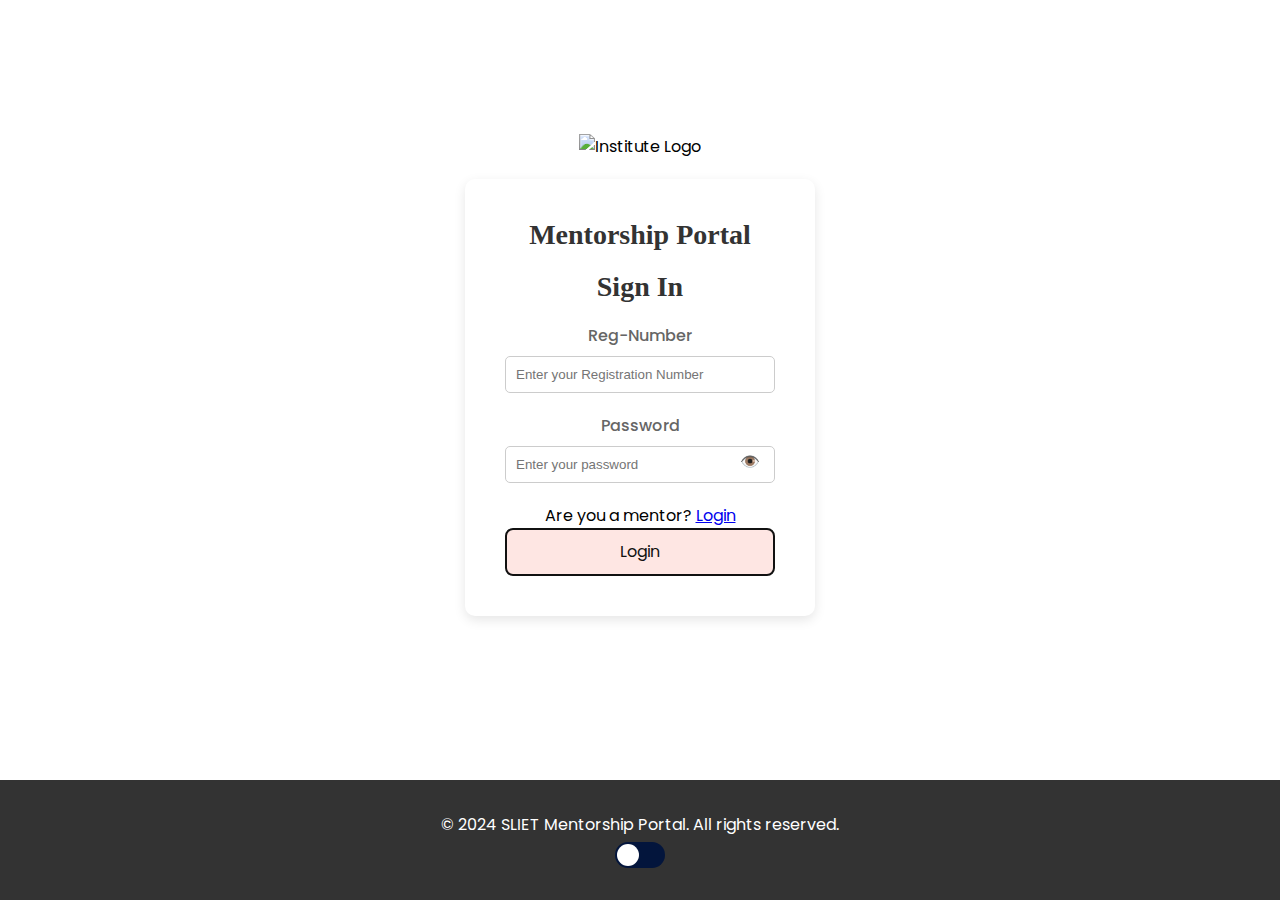
==== index.html @ 92ce3cdc "Add files via upload" ====
<!DOCTYPE html>
<html lang="en">
<head>
    <meta charset="UTF-8">
    <meta name="viewport" content="width=device-width, initial-scale=1.0">
    <title>SLIET Login</title>
    <link rel="stylesheet" href="style.css">
    <link href="https://fonts.googleapis.com/css2?family=Poppins:wght@300;500;700&family=Raleway:wght@700&family=Pacifico&display=swap" rel="stylesheet">
</head>
<body>
    <div class="container">
        <div class="logo-section">
            <img src="institute-logo.png" alt="Institute Logo" class="logo">
        </div>
        <div class="login-box">
            <h2 class="header">Mentorship Portal</h2>
            <h2 class="header">Sign In</h2>
            <form>
                <div class="input-group">
                    <label for="registration-number">Reg-Number</label>
                    <input type="text" id="registration-number" placeholder="Enter your Registration Number" required>
                </div>
                <div class="input-group password-group">
                    <label for="password">Password</label>
                    <input type="password" id="password" placeholder="Enter your password" required>
                    <span class="toggle-password" title="Show/Hide Password">👁️</span>
                </div>
                <div class="switch-link">
                    <p>Are you a mentor? <a href="mentor-login.html">Login</a></p>
                </div>
                <button class="button-56" role="button">Login</button>
            </form>
        </div>
    </div>
    <script src="script.js"></script>
    <footer>
        <p>&copy; 2024 SLIET Mentorship Portal. All rights reserved.</p>
        <div></div>
        <input type="checkbox" class="checkbox" id="checkbox">
        <label for="checkbox" class="checkbox-label">
            <i class="fa fa-moon-o"></i>
            <i class="fa fa-sun-o"></i>
            <span class="ball"></span>
        </label>
        <script>
            const checkbox = document.getElementById("checkbox");
            checkbox.addEventListener("change", () => {
                document.body.classList.toggle("dark");
            });
        </script>
    </footer>
    <script src="script.js"></script>
</body>
</html>
---- style.css ----
* {
    margin: 0;
    padding: 0;
    box-sizing: border-box; /* Reset */
}

body {
    font-family: 'Poppins', sans-serif;
    background-image: url(); /* Background */
    display: flex;
    justify-content: center;
    align-items: center;
    height: 100vh;
    flex-direction: column; /* Column */
}

.container {
    display: flex;
    flex-direction: column;
    justify-content: center; /* Center */
    align-items: center;
    height: 100vh;
    padding-bottom: 150px; 
}

.logo-section {
    text-align: center; /* Center */
    margin-bottom: 20px;
}

.logo-section img {
    width: 700px; /* Logo Width */
    height: 100px; /* Logo Height */
}

.login-box {
    background-image: url(https://img.freepik.com/free-photo/elevated-view-white-flower-petals-pink-background_23-2147893910.jpg?w=1060&t=st=1729248423~exp=1729249023~hmac=1f99bdaf67f9246ac5eb6768882442fe951a87263f699bb0b93e9b9746a24297);
    background-size: cover;
    background-position: center;
    background-blend-mode: overlay;
    padding: 40px;
    border-radius: 10px; /* Rounded */
    box-shadow: 0px 4px 12px rgba(0, 0, 0, 0.1); /* Shadow */
    width: 350px; /* Width */
    text-align: center; /* Center */
    position: relative;
    z-index: 1;
}

.header {
    margin-bottom: 20px;
    color: #333; /* Color */
    font-size: 28px; /* Font Size */
    font-family: 'Georgia'; /*Font */
}

.input-group {
    margin-bottom: 20px; /* Spacing */
    position: relative; /* Relative */
}

.input-group label {
    display: block; /* Block */
    margin-bottom: 8px; 
    color: #666; /* Color */
    font-weight: 500; /* Weight */
}

.input-group input {
    width: 100%; /* Full Width */
    padding: 10px; /* Padding */
    border-radius: 5px; /* Rounded */
    border: 1px solid #ccc; /* Border */
}

.password-group {
    position: relative; /* Relative */
}

.password-group .toggle-password {
    cursor: pointer; /* Pointer */
    position: absolute; 
    right: 15px; 
    top: 36px; /* Position */
    transition: color 0.2s ease; /* Transition */
}

.password-group .toggle-password:hover {
    color: #ff6347; /* Hover Color */
}

.button-56 {
    align-items: center; /* Align */
    background-color: #fee6e3; /* Background */
    border: 2px solid #111; /* Border */
    border-radius: 8px; /* Rounded */
    color: #111; /* Color */
    cursor: pointer; /* Pointer */
    display: flex; /* Flex */
    font-family: 'Poppins', sans-serif;
    font-size: 16px; /* Font Size */
    height: 48px; /* Height */
    justify-content: center; /* Center */
    line-height: 24px; /* Line Height */
    padding: 0 25px; /* Padding */
    position: relative; /* Relative */
    text-align: center; /* Center */
    text-decoration: none; /* No Decoration */
    width: 100%; /* Full Width */
    overflow: hidden; /* Overflow */
    transition: transform 0.2s ease, box-shadow 0.2s ease; /* Transition */
}

.button-56:hover {
    transform: scale(1.05); /* Scale */
    box-shadow: 0 10px 15px rgba(0, 0, 0, 0.2); /* Shadow */
}

/* Footer Styles */
footer {
    width: 100%;
    text-align: center;
    background: #333;
    color: #fff;
    padding: 2em 0;
    position: fixed;
    bottom: 0;
    left: 0;
}

footer p {
    margin: 0;
}

.checkbox {
    opacity: 0;
    position: absolute;
}

.checkbox-label {
    background-color: #03153c;
    width: 50px;
    height: 26px;
    border-radius: 50px;
    position: relative;
    padding: 5px;
    cursor: pointer;
    display: inline-flex;
    justify-content: space-between;
    align-items: center;
}

.fa-moon {
    color: #f1c40f;
}

.fa-sun {
    color: #f39c12;
}

.checkbox-label .ball {
    background-color: #fff;
    width: 22px;
    height: 22px;
    position: absolute;
    left: 2px;
    top: 2px;
    border-radius: 50%;
    transition: transform 0.2s linear;
}

.checkbox:checked+.checkbox-label .ball {
    transform: translateX(24px);
}

/* Dark mode styles */
.dark {
    background-image:url(https://img.freepik.com/free-vector/blue-green-patterned-background-vector_53876-77850.jpg?w=740&t=st=1729254686~exp=1729255286~hmac=20bebc13a844b594ac6abd9653d5bc1bbef032defbf9b1bfac3c0fd30b8e50fa) ;
    background-size: cover;
    background-position: center;
    background-blend-mode: overlay;
    color: #fff;
}
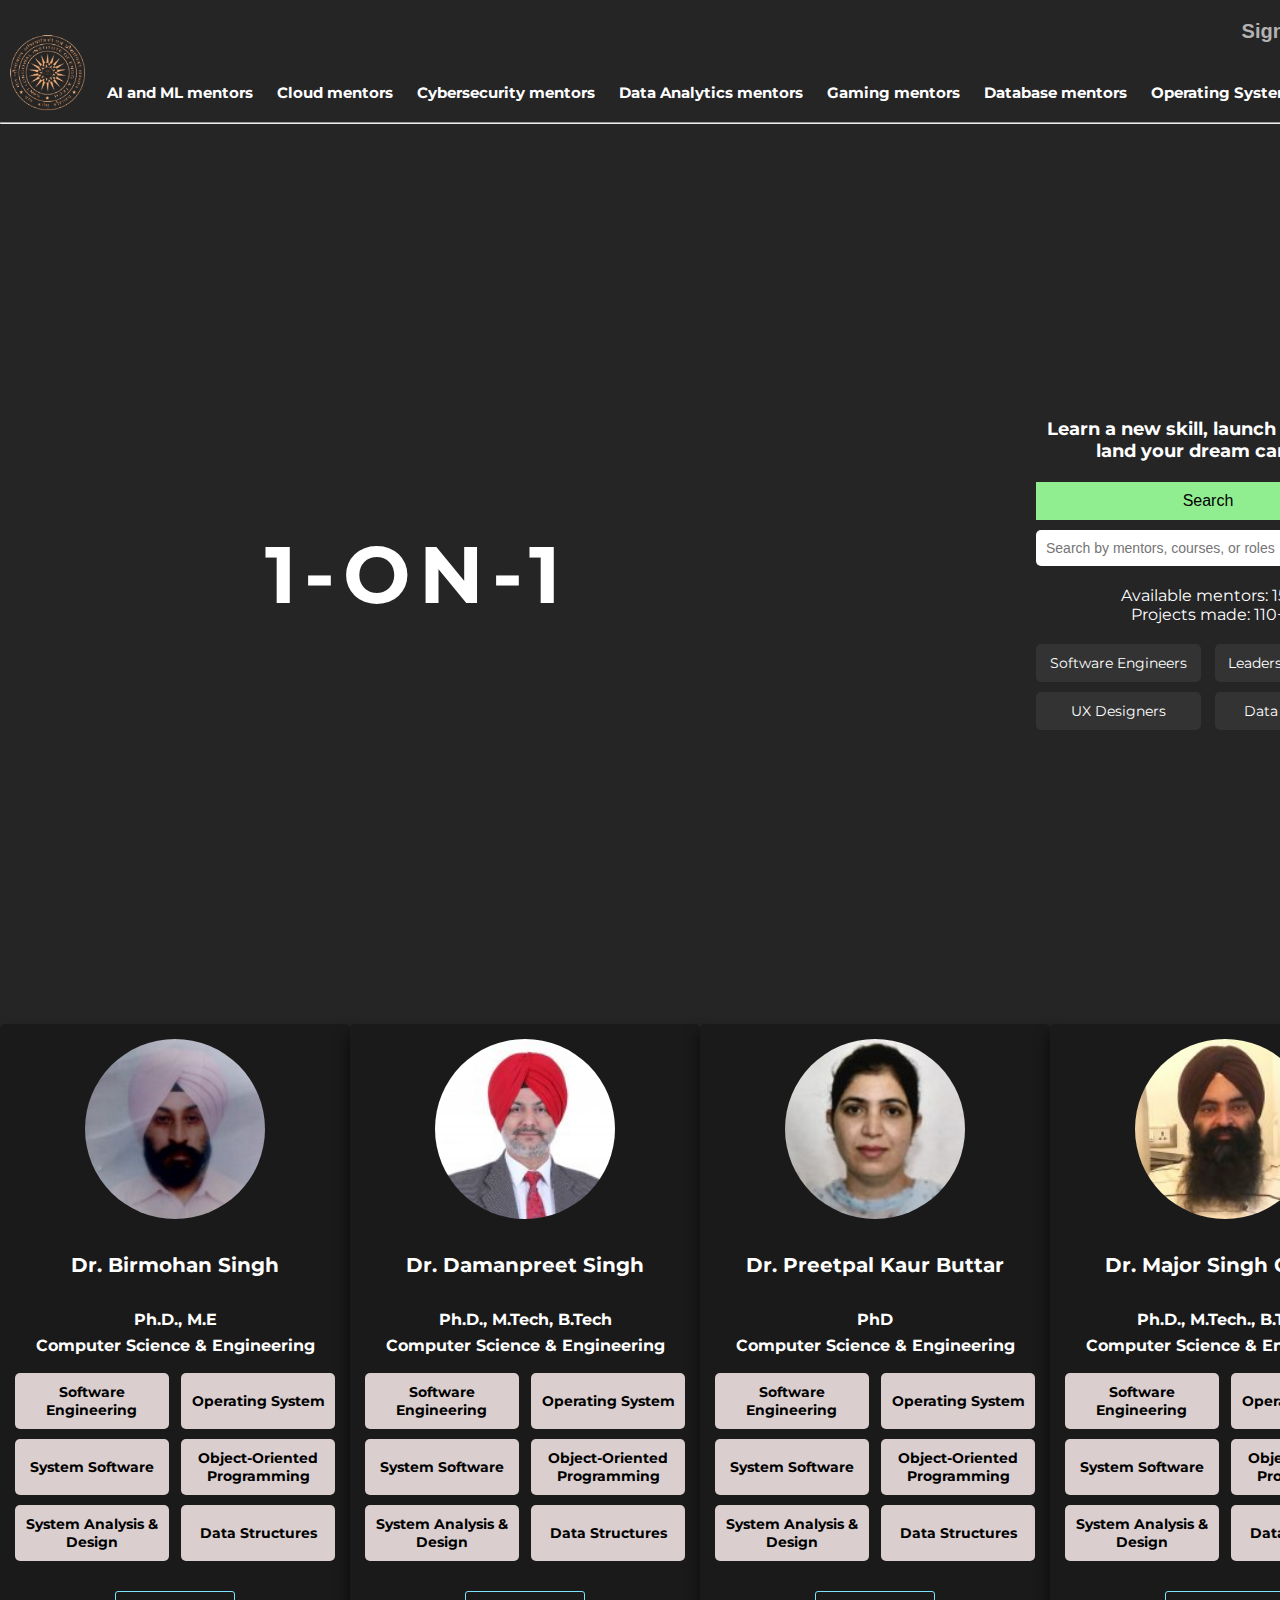
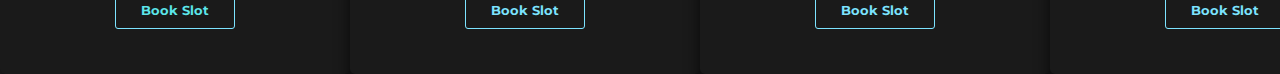
==== commit 37c6f3e4: "commit" ====
--- a/index.html
+++ b/index.html
@@ -1,54 +1,178 @@
 <!DOCTYPE html>
 <html lang="en">
+
 <head>
     <meta charset="UTF-8">
     <meta name="viewport" content="width=device-width, initial-scale=1.0">
-    <title>SLIET Login</title>
+    <title>Profile Card</title>
     <link rel="stylesheet" href="style.css">
-    <link href="https://fonts.googleapis.com/css2?family=Poppins:wght@300;500;700&family=Raleway:wght@700&family=Pacifico&display=swap" rel="stylesheet">
+    <link rel="stylesheet" href="utility.css">
 </head>
+
 <body>
-    <div class="container">
-        <div class="logo-section">
-            <img src="institute-logo.png" alt="Institute Logo" class="logo">
+    <div class="view">
+        <div class="nav">
+            <div class="logo">
+                <img width="100px" src="logo.png" alt="">
+            </div>
+
+
+            <div class="button">
+                <button class="SignUp">SignUp</button>
+                <button class="Login"><a class="login-a" href="Login-Page/index.html">Login</a></button>
+            </div>
         </div>
-        <div class="login-box">
-            <h2 class="header">Mentorship Portal</h2>
-            <h2 class="header">Sign In</h2>
-            <form>
-                <div class="input-group">
-                    <label for="registration-number">Reg-Number</label>
-                    <input type="text" id="registration-number" placeholder="Enter your Registration Number" required>
+
+        <div class="trending-section">
+            <div class="trending-links">
+                <ul>
+                    <span>AI and ML mentors</span>
+                    <!-- <span>Cybersecurity mentors</span> -->
+                    <span>Cloud mentors</span>
+                    <span>Cybersecurity mentors</span>
+                    <span>Data Analytics mentors</span>
+                    <span>Gaming mentors</span>
+                    <span>Database mentors</span>
+                    <span>Operating System</span>
+                </ul>
+            </div>
+        </div>
+        </nav>
+        <hr>
+
+
+        <div class="boxes">
+            <div class="container">
+                <p class="is-visible">1-on-1</p>
+                <p>mentorship</p>
+                <p>of </p>
+                <p>Software Engineering</p>
+                <p>Operating System</p>
+                <p>Data Structures</p>
+            </div>
+
+            <div class="right-container">
+                <h2 class="right-headline">Learn a new skill, launch a project, land your dream career.</h2>
+                <button class="right-search-btn">Search</button>
+                <input type="text" class="right-search-bar" placeholder="Search by mentors, courses, or roles">
+
+                <div class="right-info">
+                    <p>Available mentors: 15+</p>
+                    <p>Projects made: 110+</p>
                 </div>
-                <div class="input-group password-group">
-                    <label for="password">Password</label>
-                    <input type="password" id="password" placeholder="Enter your password" required>
-                    <span class="toggle-password" title="Show/Hide Password">👁️</span>
+
+                <div class="right-roles-container">
+
+
+                    <div class="right-role-box">Software Engineers</div>
+                    <div class="right-role-box">Leadership Mentors</div>
+                    <div class="right-role-box">UX Designers</div>
+                    <div class="right-role-box">Data Scientists</div>
+
                 </div>
-                <div class="switch-link">
-                    <p>Are you a mentor? <a href="mentor-login.html">Login</a></p>
-                </div>
-                <button class="button-56" role="button">Login</button>
-            </form>
+            </div>
         </div>
     </div>
-    <script src="script.js"></script>
-    <footer>
-        <p>&copy; 2024 SLIET Mentorship Portal. All rights reserved.</p>
-        <div></div>
-        <input type="checkbox" class="checkbox" id="checkbox">
-        <label for="checkbox" class="checkbox-label">
-            <i class="fa fa-moon-o"></i>
-            <i class="fa fa-sun-o"></i>
-            <span class="ball"></span>
-        </label>
-        <script>
-            const checkbox = document.getElementById("checkbox");
-            checkbox.addEventListener("change", () => {
-                document.body.classList.toggle("dark");
-            });
-        </script>
-    </footer>
-    <script src="script.js"></script>
+    <div class="cards">
+        <div class="card">
+            <div class="cover-photo">
+                <!-- Cover photo can be added here -->
+                <img class="profile" src="profile1.jpg">
+            </div>
+            <h3 class="profile-name">Dr. Birmohan Singh</h3>
+            <p class="about">Ph.D., M.E <br>Computer Science & Engineering</p>
+
+            <div class="subjects-container">
+                <div class="subject-box">Software Engineering</div>
+                <div class="subject-box">Operating System</div>
+                <div class="subject-box">System Software</div>
+                <div class="subject-box">Object-Oriented Programming</div>
+                <div class="subject-box">System Analysis & Design</div>
+                <div class="subject-box">Data Structures</div>
+            </div>
+
+
+
+            <button class="btn"><a class="card-a" href="Slot/index.html">Book Slot</a></button>
+        </div>
+
+        <div class="card">
+            <div class="cover-photo">
+                <!-- Cover photo can be added here -->
+                <img class="profile" src="profile2.jpg">
+            </div>
+            <h3 class="profile-name">Dr. Damanpreet Singh</h3>
+            <p class="about">Ph.D., M.Tech, B.Tech <br>Computer Science & Engineering</p>
+
+            <div class="subjects-container">
+                <div class="subject-box">Software Engineering</div>
+                <div class="subject-box">Operating System</div>
+                <div class="subject-box">System Software</div>
+                <div class="subject-box">Object-Oriented Programming</div>
+                <div class="subject-box">System Analysis & Design</div>
+                <div class="subject-box">Data Structures</div>
+            </div>
+
+
+
+            <button class="btn">Book Slot</button>
+        </div>
+
+        <div class="card">
+            <div class="cover-photo">
+                <!-- Cover photo can be added here -->
+                <img class="profile" src="profile3.jpg">
+            </div>
+            <h3 class="profile-name">Dr. Preetpal Kaur Buttar</h3>
+            <p class="about">PhD <br>Computer Science & Engineering</p>
+
+            <div class="subjects-container">
+                <div class="subject-box">Software Engineering</div>
+                <div class="subject-box">Operating System</div>
+                <div class="subject-box">System Software</div>
+                <div class="subject-box">Object-Oriented Programming</div>
+                <div class="subject-box">System Analysis & Design</div>
+                <div class="subject-box">Data Structures</div>
+            </div>
+
+
+
+            <button class="btn">Book Slot</button>
+        </div>
+
+        <div class="card">
+            <div class="cover-photo">
+                <!-- Cover photo can be added here -->
+                <img class="profile" src="profile4.jpg">
+            </div>
+            <h3 class="profile-name">Dr. Major Singh Goraya</h3>
+            <p class="about">Ph.D., M.Tech., B.Tech<br>Computer Science & Engineering</p>
+
+            <div class="subjects-container">
+                <div class="subject-box">Software Engineering</div>
+                <div class="subject-box">Operating System</div>
+                <div class="subject-box">System Software</div>
+                <div class="subject-box">Object-Oriented Programming</div>
+                <div class="subject-box">System Analysis & Design</div>
+                <div class="subject-box">Data Structures</div>
+            </div>
+
+
+
+            <button class="btn">Book Slot</button>
+        </div>
+
+
+
+
+
+
+
+
+    </div>
+
+
 </body>
-</html>
+<script src="script.js"></script>
+
+</html>--- a/style.css
+++ b/style.css
@@ -1,183 +1,230 @@
+@import url("https://fonts.googleapis.com/css2?family=Montserrat:wght@300;700&display=swap");
+
 * {
+    padding: 0;
+    margin: 0;
+    box-sizing: border-box;
+}
+
+.nav {
+    display: flex;
+    align-items: center;
+    justify-content: space-between;
+    /* background-color: #383535; */
+    /* border-radius: 30px; */
+
+}
+
+.logo {
+    filter: invert(1);
+    width: 20px;
+    height: 1px;
+}
+
+.SignUp {
+
+    margin: 20px 10px;
+    background: #252526;
+    color: #b3b3b3;
+    font-size: 20px;
+    font-weight: bolder;
+    outline: none;
+    border: none;
+
+}
+
+.SignUp:hover {
+    font-size: 20px;
+    color: white;
+    cursor: pointer;
+    font-weight: bolder;
+}
+
+.Login {
+    margin: 20px 10px;
+    background: #252526;
+    color: #b3b3b3;
+    font-size: 20px;
+    font-weight: bolder;
+    outline: none;
+    border: none;
+
+}
+
+.login-a {
+    text-decoration: none;
+    color: #b3b3b3;
+    font-weight: bold;
+}
+
+.login-a:hover {
+    font-size: 20px;
+    color: white;
+    cursor: pointer;
+}
+
+.login- .search-bar {
+    margin-left: 300px;
+
+}
+
+.search-bar input {
+    width: 400px;
+    padding: 10px;
+    border: none;
+    border-radius: 20px;
+    background-color: #1b1b1b;
+    color: white;
+    font-weight: bolder;
+}
+
+.trending-section .trending-links {
+    text-align: center;
+    /* display: flex; */
+    /* justify-content: space-between; */
+    margin: 20px 0;
+    transition: all 0.3s ease;
+}
+
+.trending-section .trending-links span {
+    margin: 0 10px;
+    cursor: pointer;
+    font-weight: bolder;
+    font-size: 15px;
+    transition: all 0.3s ease;
+    padding-bottom: 15px;
+    /* text-decoration: underline; */
+    justify-content: space-between;
+    color: white;
+
+
+}
+
+.trending-section .trending-links span:hover {
+
+    font-size: 18px;
+}
+
+
+
+body {
+    background: #252526;
+    height: 100vh;
+    display: grid;
+    /* place-items: center; */
+    font-family: Montserrat;
+    color: #b3afbf;
+}
+
+.cards {
+    display: flex;
+    justify-content: space-between;
+    align-items: center;
+
+}
+
+body {
     margin: 0;
     padding: 0;
-    box-sizing: border-box; /* Reset */
-}
-
-body {
-    font-family: 'Poppins', sans-serif;
-    background-image: url(); /* Background */
-    display: flex;
+    -webkit-font-smoothing: antialiased;
+}
+
+.container {
+    width: 60%;
+    height: 100vh;
+    display: flex;
+    align-items: center;
     justify-content: center;
-    align-items: center;
+    /* background: #ee0979; */
+    /* background: linear-gradient(to left, #ee0979, #ff6a00); */
+}
+
+.container p {
+    font-size: 80px;
+    font-family: "montserrat";
+    letter-spacing: 8px;
+    text-indent: -8px;
+    text-transform: uppercase;
+    position: absolute;
+    opacity: 0;
+    visibility: hidden;
+    transition: 0.4s all ease-out;
+    font-weight: bold;
+    color: white;
+}
+
+.container p.is-visible {
+    opacity: 1;
+    visibility: visible;
+}
+
+.boxes {
+    display: flex;
+    justify-content: space-between;
+
+
+}
+
+.right-container {
+    width: 30vw;
     height: 100vh;
-    flex-direction: column; /* Column */
-}
-
-.container {
+    /* background-color: black; */
+    color: white;
+    padding: 20px;
+    box-sizing: border-box;
     display: flex;
     flex-direction: column;
-    justify-content: center; /* Center */
-    align-items: center;
-    height: 100vh;
-    padding-bottom: 150px; 
-}
-
-.logo-section {
-    text-align: center; /* Center */
+    justify-content: center;
+    text-align: center;
+}
+
+.right-headline {
+    font-size: 18px;
     margin-bottom: 20px;
 }
 
-.logo-section img {
-    width: 700px; /* Logo Width */
-    height: 100px; /* Logo Height */
-}
-
-.login-box {
-    background-image: url(https://img.freepik.com/free-photo/elevated-view-white-flower-petals-pink-background_23-2147893910.jpg?w=1060&t=st=1729248423~exp=1729249023~hmac=1f99bdaf67f9246ac5eb6768882442fe951a87263f699bb0b93e9b9746a24297);
-    background-size: cover;
-    background-position: center;
-    background-blend-mode: overlay;
-    padding: 40px;
-    border-radius: 10px; /* Rounded */
-    box-shadow: 0px 4px 12px rgba(0, 0, 0, 0.1); /* Shadow */
-    width: 350px; /* Width */
-    text-align: center; /* Center */
-    position: relative;
-    z-index: 1;
-}
-
-.header {
+.right-search-btn {
+    background-color: lightgreen;
+    border: none;
+    color: black;
+    padding: 10px;
+    font-size: 16px;
+    cursor: pointer;
+    margin-bottom: 10px;
+}
+
+.right-search-bar {
+    padding: 10px;
+    width: 100%;
+    border: none;
+    border-radius: 5px;
+    font-size: 14px;
     margin-bottom: 20px;
-    color: #333; /* Color */
-    font-size: 28px; /* Font Size */
-    font-family: 'Georgia'; /*Font */
-}
-
-.input-group {
-    margin-bottom: 20px; /* Spacing */
-    position: relative; /* Relative */
-}
-
-.input-group label {
-    display: block; /* Block */
-    margin-bottom: 8px; 
-    color: #666; /* Color */
-    font-weight: 500; /* Weight */
-}
-
-.input-group input {
-    width: 100%; /* Full Width */
-    padding: 10px; /* Padding */
-    border-radius: 5px; /* Rounded */
-    border: 1px solid #ccc; /* Border */
-}
-
-.password-group {
-    position: relative; /* Relative */
-}
-
-.password-group .toggle-password {
-    cursor: pointer; /* Pointer */
-    position: absolute; 
-    right: 15px; 
-    top: 36px; /* Position */
-    transition: color 0.2s ease; /* Transition */
-}
-
-.password-group .toggle-password:hover {
-    color: #ff6347; /* Hover Color */
-}
-
-.button-56 {
-    align-items: center; /* Align */
-    background-color: #fee6e3; /* Background */
-    border: 2px solid #111; /* Border */
-    border-radius: 8px; /* Rounded */
-    color: #111; /* Color */
-    cursor: pointer; /* Pointer */
-    display: flex; /* Flex */
-    font-family: 'Poppins', sans-serif;
-    font-size: 16px; /* Font Size */
-    height: 48px; /* Height */
-    justify-content: center; /* Center */
-    line-height: 24px; /* Line Height */
-    padding: 0 25px; /* Padding */
-    position: relative; /* Relative */
-    text-align: center; /* Center */
-    text-decoration: none; /* No Decoration */
-    width: 100%; /* Full Width */
-    overflow: hidden; /* Overflow */
-    transition: transform 0.2s ease, box-shadow 0.2s ease; /* Transition */
-}
-
-.button-56:hover {
-    transform: scale(1.05); /* Scale */
-    box-shadow: 0 10px 15px rgba(0, 0, 0, 0.2); /* Shadow */
-}
-
-/* Footer Styles */
-footer {
-    width: 100%;
+}
+
+.right-info {
+    margin-bottom: 20px;
+}
+
+.right-roles-container {
+    display: flex;
+    flex-wrap: wrap;
+    justify-content: space-between;
+    gap: 10px;
+}
+
+.right-role-box {
+    background-color: #333;
+    padding: 10px;
+    border-radius: 5px;
+    flex-basis: 48%;
+    /* Each box takes roughly half of the container width */
     text-align: center;
-    background: #333;
-    color: #fff;
-    padding: 2em 0;
-    position: fixed;
-    bottom: 0;
-    left: 0;
-}
-
-footer p {
-    margin: 0;
-}
-
-.checkbox {
-    opacity: 0;
-    position: absolute;
-}
-
-.checkbox-label {
-    background-color: #03153c;
-    width: 50px;
-    height: 26px;
-    border-radius: 50px;
-    position: relative;
-    padding: 5px;
-    cursor: pointer;
-    display: inline-flex;
-    justify-content: space-between;
-    align-items: center;
-}
-
-.fa-moon {
-    color: #f1c40f;
-}
-
-.fa-sun {
-    color: #f39c12;
-}
-
-.checkbox-label .ball {
-    background-color: #fff;
-    width: 22px;
-    height: 22px;
-    position: absolute;
-    left: 2px;
-    top: 2px;
-    border-radius: 50%;
-    transition: transform 0.2s linear;
-}
-
-.checkbox:checked+.checkbox-label .ball {
-    transform: translateX(24px);
-}
-
-/* Dark mode styles */
-.dark {
-    background-image:url(https://img.freepik.com/free-vector/blue-green-patterned-background-vector_53876-77850.jpg?w=740&t=st=1729254686~exp=1729255286~hmac=20bebc13a844b594ac6abd9653d5bc1bbef032defbf9b1bfac3c0fd30b8e50fa) ;
-    background-size: cover;
-    background-position: center;
-    background-blend-mode: overlay;
-    color: #fff;
+    font-size: 14px;
+}
+
+.card-a {
+    text-decoration: none;
+    color: rgb(92, 230, 234);
+    font-weight: bold;
 }--- a/utility.css
+++ b/utility.css
@@ -0,0 +1,89 @@
+.card {
+    padding: 15px;
+    width: 350px;
+    background: #1a1a1a;
+    border-radius: 5px;
+    text-align: center;
+    box-shadow: 0 10px 15px rgba(0, 0, 0, 0.7);
+    user-select: none;
+}
+.card:hover{
+    
+    transform: scale(1.01);
+
+}
+
+
+
+
+.profile{
+    background-size:contain;
+    height: 180px;
+    width: 180px;
+    border-radius: 50%;
+    left: 24%;
+}
+
+
+
+
+.profile-name {
+    font-size: 20px;
+    margin: 30px ;
+    color: #fff;
+}
+
+.about {
+    margin-top: 30px;
+    line-height: 1.6;
+    color: white;
+    font-weight: bolder;
+}
+
+.btn {
+    margin: 30px 15px;
+    background: #7ce3ff;
+    padding: 10px 25px;
+    border-radius: 3px;
+    border: 1px solid #7ce3ff;
+    font-weight: bold;
+    font-family: Montserrat;
+    cursor: pointer;
+    color: #222;
+    transition: 0.2s;
+}
+
+.btn:last-of-type {
+    background: transparent;
+    border-color: #7ce3ff;
+    color: #7ce3ff;
+}
+
+.btn:hover {
+    background: #7ce3ff;
+    color: #222;
+}
+
+
+.subjects-container {
+    margin-top: 15px;
+    display: flex;
+    flex-wrap: wrap;
+    justify-content: space-between;
+    gap: 10px;
+
+}
+
+.subject-box {
+    display: flex;
+    align-items: center;
+    justify-content: center;
+    background-color: #dacece;
+    padding: 10px;
+    border-radius: 5px;
+    flex-basis: 48%; /* Takes roughly half the available space */
+    text-align: center;
+    font-size: 14px;
+    color: black;
+    font-weight: bolder;
+}
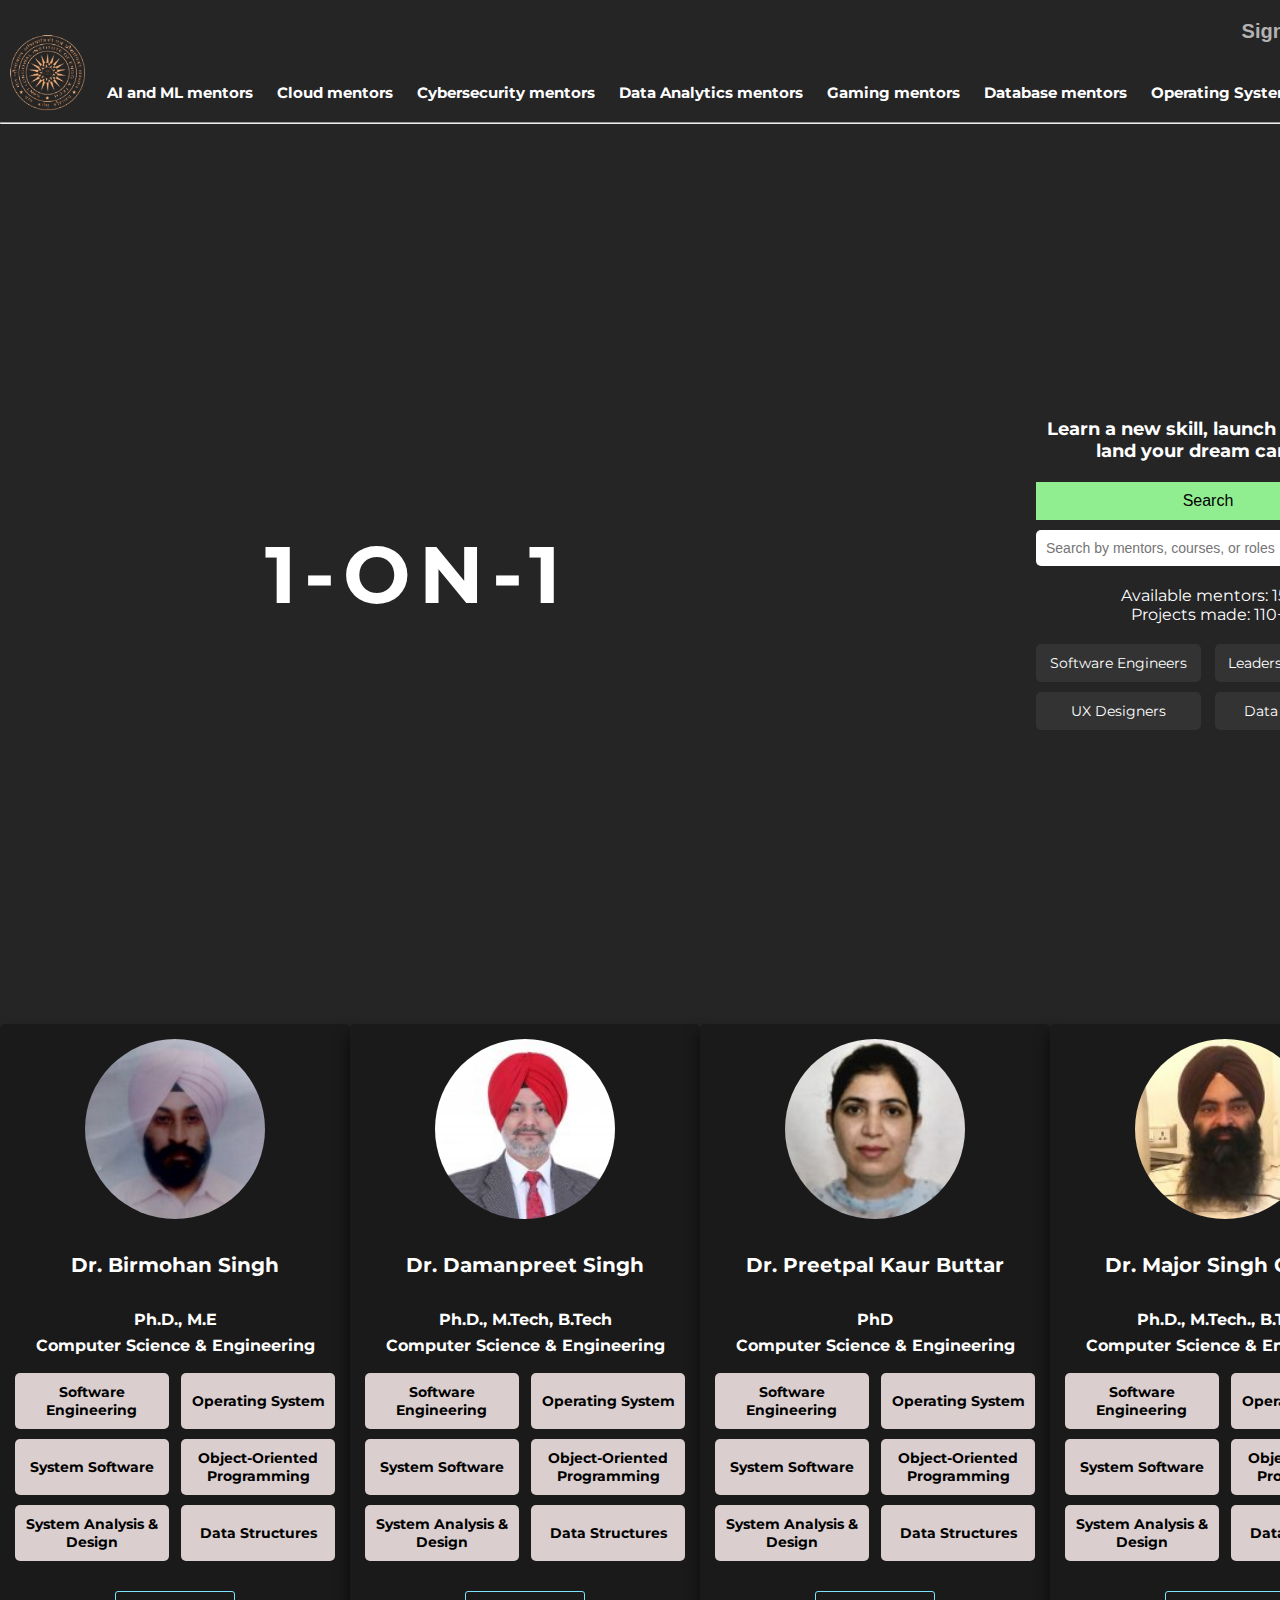
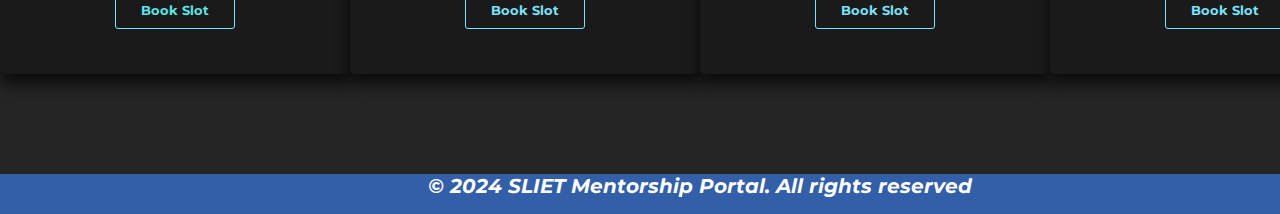
==== commit eb84704f: "added footer in homepage" ====
--- a/index.html
+++ b/index.html
@@ -162,14 +162,14 @@
             <button class="btn">Book Slot</button>
         </div>
 
+    </div>
 
+    <!--footer -->
+    <section class="footer">
+        <span class="footer-div">&copy; 2024 SLIET Mentorship Portal. All rights reserved
+        </span>
+    </section>
 
-
-
-
-
-
-    </div>
 
 
 </body>
--- a/style.css
+++ b/style.css
@@ -227,4 +227,18 @@
     text-decoration: none;
     color: rgb(92, 230, 234);
     font-weight: bold;
+}
+
+/*footer*/
+.footer {
+    background-color: rgb(51, 94, 168);
+    height: 40px;
+    color: #ffff;
+    font-size: 20px;
+    font-style: italic;
+    font-weight: bold;
+    text-align: center;
+    text-align: center;
+    margin-top: 100px;
+    width: 100%;
 }--- a/utility.css
+++ b/utility.css
@@ -7,8 +7,9 @@
     box-shadow: 0 10px 15px rgba(0, 0, 0, 0.7);
     user-select: none;
 }
-.card:hover{
-    
+
+.card:hover {
+
     transform: scale(1.01);
 
 }
@@ -16,8 +17,8 @@
 
 
 
-.profile{
-    background-size:contain;
+.profile {
+    background-size: contain;
     height: 180px;
     width: 180px;
     border-radius: 50%;
@@ -29,7 +30,7 @@
 
 .profile-name {
     font-size: 20px;
-    margin: 30px ;
+    margin: 30px;
     color: #fff;
 }
 
@@ -64,6 +65,11 @@
     color: #222;
 }
 
+.card-a:hover {
+    background: #7ce3ff;
+    color: #222;
+}
+
 
 .subjects-container {
     margin-top: 15px;
@@ -81,9 +87,10 @@
     background-color: #dacece;
     padding: 10px;
     border-radius: 5px;
-    flex-basis: 48%; /* Takes roughly half the available space */
+    flex-basis: 48%;
+    /* Takes roughly half the available space */
     text-align: center;
     font-size: 14px;
     color: black;
     font-weight: bolder;
-}
+}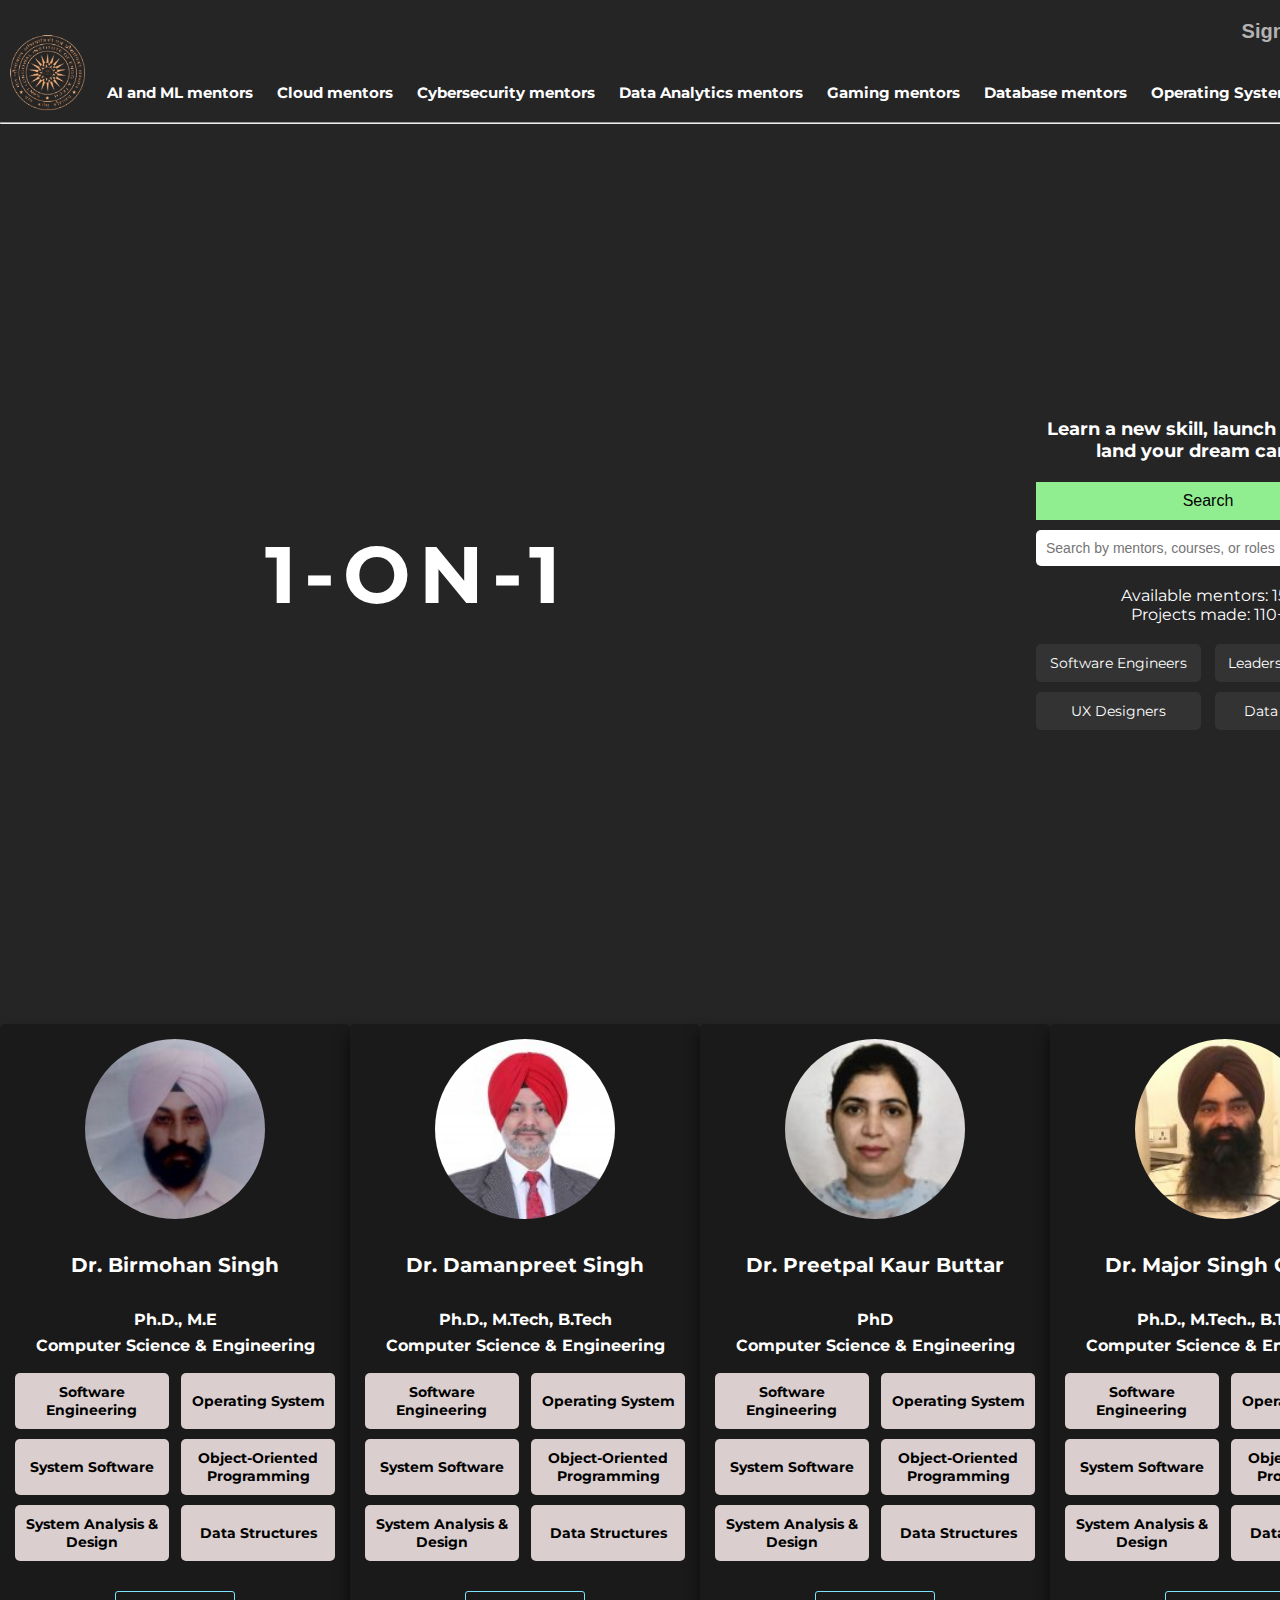
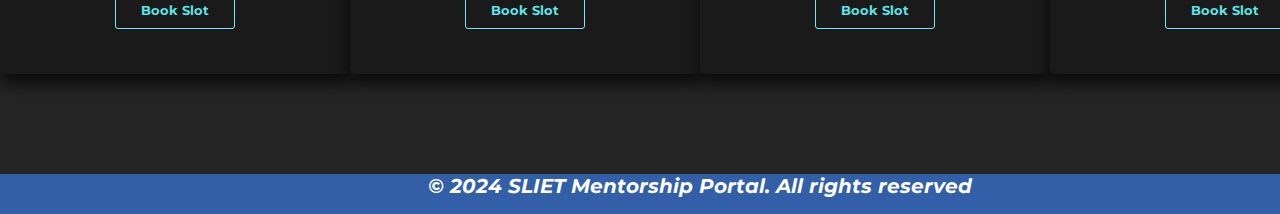
==== commit 809f72c5: "Homepage linked" ====
--- a/index.html
+++ b/index.html
@@ -115,7 +115,7 @@
 
 
 
-            <button class="btn">Book Slot</button>
+            <button class="btn"><a class="card-a" href="Slot/index.html">Book Slot</a></button>
         </div>
 
         <div class="card">
@@ -137,7 +137,7 @@
 
 
 
-            <button class="btn">Book Slot</button>
+            <button class="btn"><a class="card-a" href="Slot/index.html">Book Slot</a></button>
         </div>
 
         <div class="card">
@@ -159,7 +159,7 @@
 
 
 
-            <button class="btn">Book Slot</button>
+            <button class="btn"><a class="card-a" href="Slot/index.html">Book Slot</a></button>
         </div>
 
     </div>
--- a/style.css
+++ b/style.css
@@ -241,4 +241,171 @@
     text-align: center;
     margin-top: 100px;
     width: 100%;
+}
+
+/* Desktop and large laptop screens */
+@media only screen and (min-width: 1024px) {
+    .container {
+        width: 60%;
+    }
+
+    .search-bar input {
+        width: 400px;
+    }
+
+    .right-container {
+        width: 30vw;
+    }
+
+    .cards {
+        flex-direction: row;
+    }
+}
+
+/* Small laptop screens (800px - 1024px) */
+@media only screen and (min-width: 800px) and (max-width: 1024px) {
+    .container {
+        width: 80%;
+    }
+
+    .search-bar input {
+        width: 300px;
+    }
+
+    .right-container {
+        width: 40vw;
+    }
+
+    .cards {
+        flex-direction: row;
+    }
+
+    .right-role-box {
+        flex-basis: 48%;
+    }
+}
+
+/* Tablet screens (600px - 800px) */
+@media only screen and (min-width: 600px) and (max-width: 800px) {
+    .container {
+        width: 90%;
+    }
+
+    .search-bar input {
+        width: 250px;
+    }
+
+    .right-container {
+        width: 50vw;
+    }
+
+    .cards {
+        flex-direction: column;
+        align-items: center;
+    }
+
+    .right-role-box {
+        flex-basis: 100%;
+    }
+
+    .container p {
+        font-size: 25px;
+    }
+}
+
+/* Mobile screens (375px - 600px) */
+@media only screen and (min-width: 375px) and (max-width: 600px) {
+    .container {
+        width: 100%;
+    }
+
+    .search-bar input {
+        width: 200px;
+    }
+
+    .right-container {
+        width: 80vw;
+    }
+
+    .cards {
+        flex-direction: column;
+        align-items: center;
+    }
+
+    .right-role-box {
+        flex-basis: 100%;
+    }
+
+    .footer {
+        font-size: 15px;
+    }
+
+    .container p {
+        font-size: 20px;
+    }
+
+    .trending-section .trending-links span {
+        margin: 0 20px 10px 10px;
+        cursor: pointer;
+        font-weight: bolder;
+        font-size: 10px;
+        transition: all 0.3s ease;
+        padding-bottom: 10px;
+        /* text-decoration: underline; */
+        justify-content: space-between;
+        color: white;
+    }
+}
+
+/* Small iPhone screens (up to 375px) */
+@media only screen and (max-width: 375px) {
+    .container {
+        width: 100%;
+    }
+
+    .search-bar input {
+        width: 150px;
+    }
+
+    .right-container {
+        width: 90vw;
+    }
+
+    .cards {
+        flex-direction: column;
+        align-items: center;
+    }
+
+    .right-role-box {
+        flex-basis: 100%;
+    }
+
+    .footer {
+        background-color: rgb(51, 94, 168);
+        height: 40px;
+        color: #ffff;
+        font-size: 15px;
+        font-style: italic;
+        font-weight: bold;
+        text-align: center;
+        text-align: center;
+        margin-top: 100px;
+        width: 100%;
+    }
+
+    .container p {
+        font-size: 20px;
+    }
+
+    .trending-section .trending-links span {
+        margin: 0 20px 10px 10px;
+        cursor: pointer;
+        font-weight: bolder;
+        font-size: 10px;
+        transition: all 0.3s ease;
+        padding-bottom: 10px;
+        /* text-decoration: underline; */
+        justify-content: space-between;
+        color: white;
+    }
 }--- a/utility.css
+++ b/utility.css
@@ -93,4 +93,104 @@
     font-size: 14px;
     color: black;
     font-weight: bolder;
+}
+
+/* Desktop and large laptop screens */
+@media only screen and (min-width: 1024px) {
+    .card {
+        width: 350px;
+    }
+
+    .profile {
+        height: 180px;
+        width: 180px;
+    }
+
+    .subjects-container {
+        flex-direction: row;
+    }
+
+    .subject-box {
+        flex-basis: 48%;
+    }
+}
+
+/* Small laptop screens (800px - 1024px) */
+@media only screen and (min-width: 800px) and (max-width: 1024px) {
+    .card {
+        width: 300px;
+    }
+
+    .profile {
+        height: 150px;
+        width: 150px;
+    }
+
+    .subjects-container {
+        flex-direction: row;
+    }
+
+    .subject-box {
+        flex-basis: 48%;
+    }
+}
+
+/* Tablet screens (600px - 800px) */
+@media only screen and (min-width: 600px) and (max-width: 800px) {
+    .card {
+        width: 250px;
+    }
+
+    .profile {
+        height: 130px;
+        width: 130px;
+    }
+
+    .subjects-container {
+        flex-direction: row;
+    }
+
+    .subject-box {
+        flex-basis: 100%;
+    }
+}
+
+/* Mobile screens (375px - 600px) */
+@media only screen and (min-width: 375px) and (max-width: 600px) {
+    .card {
+        width: 220px;
+    }
+
+    .profile {
+        height: 120px;
+        width: 120px;
+    }
+
+    .subjects-container {
+        flex-direction: column;
+    }
+
+    .subject-box {
+        flex-basis: 100%;
+    }
+}
+
+/* Small iPhone screens (up to 375px) */
+@media only screen and (max-width: 375px) {
+    .card {
+        width: 180px;
+    }
+
+    .profile {
+        height: 100px;
+        width: 100px;
+    }
+
+    .subjects-container {
+        flex-direction: column;
+    }
+
+    .subject-box {
+        flex-basis: 100%;
+    }
 }